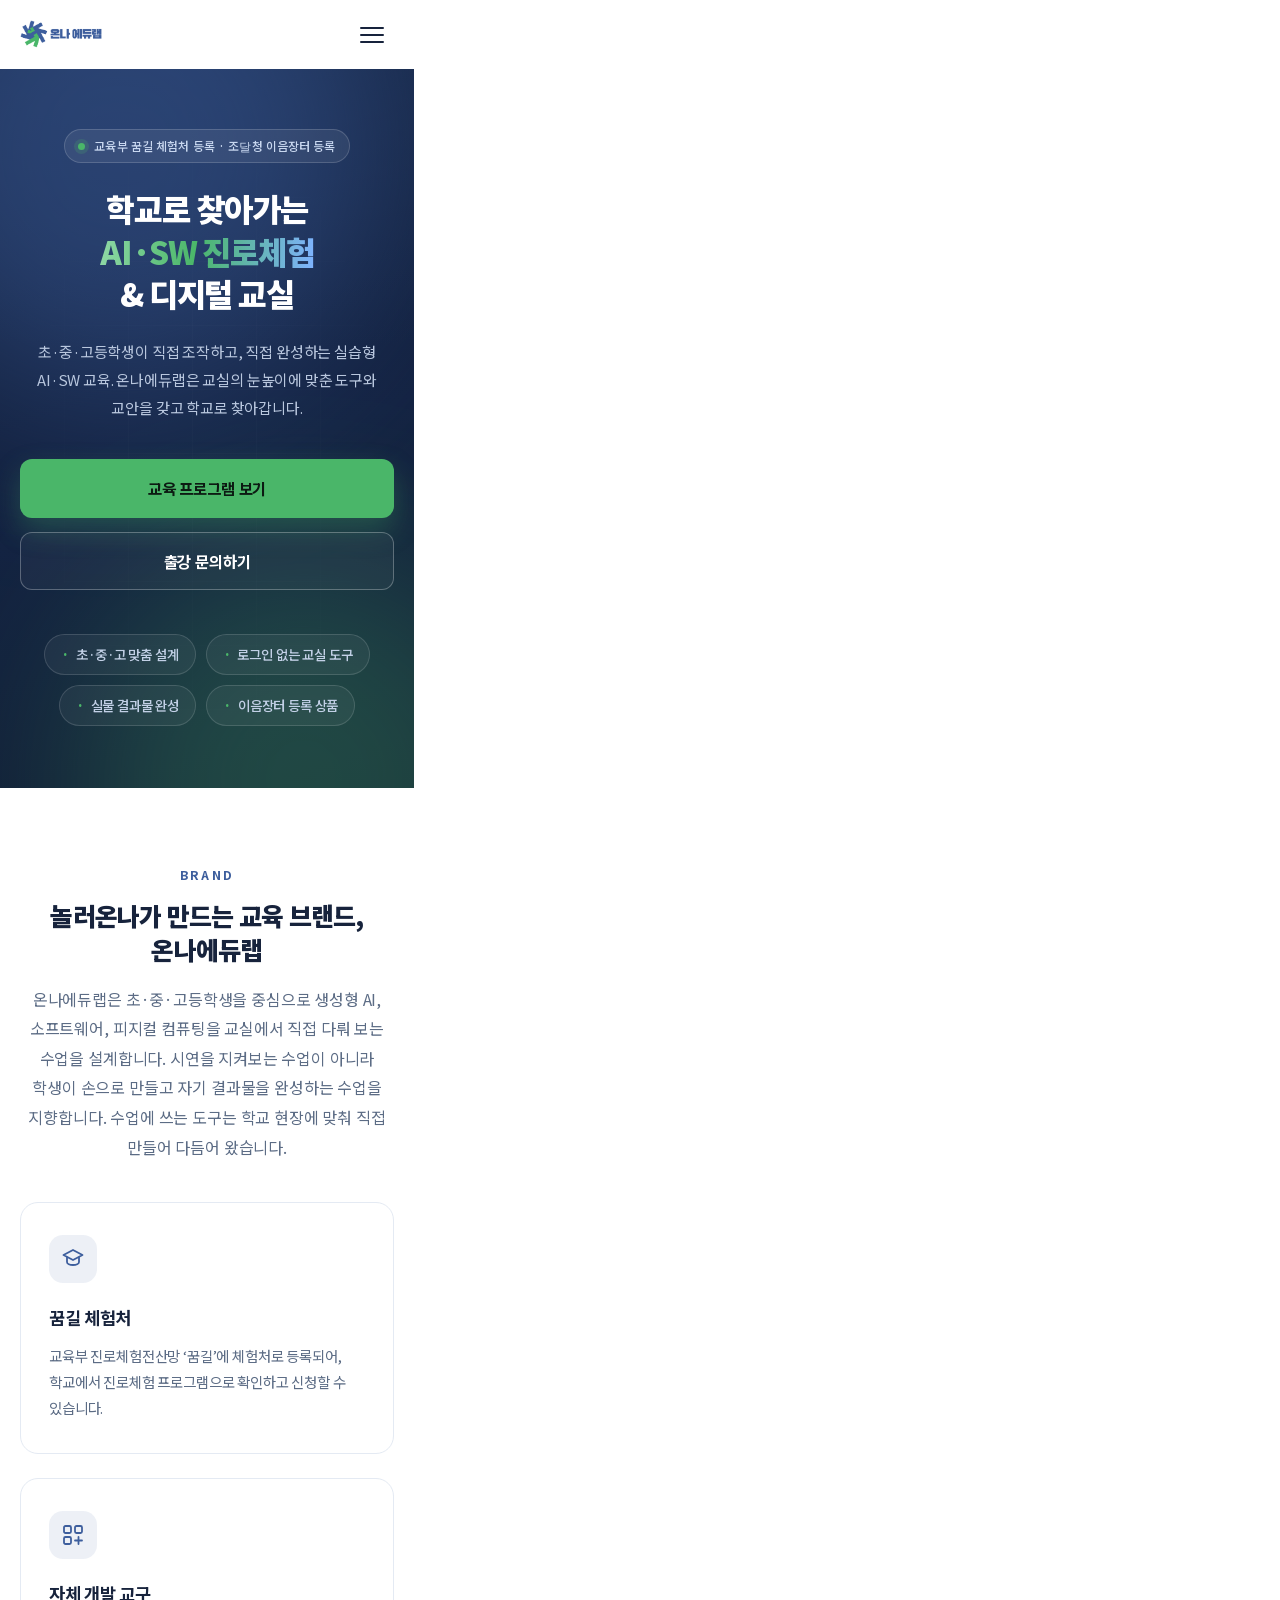
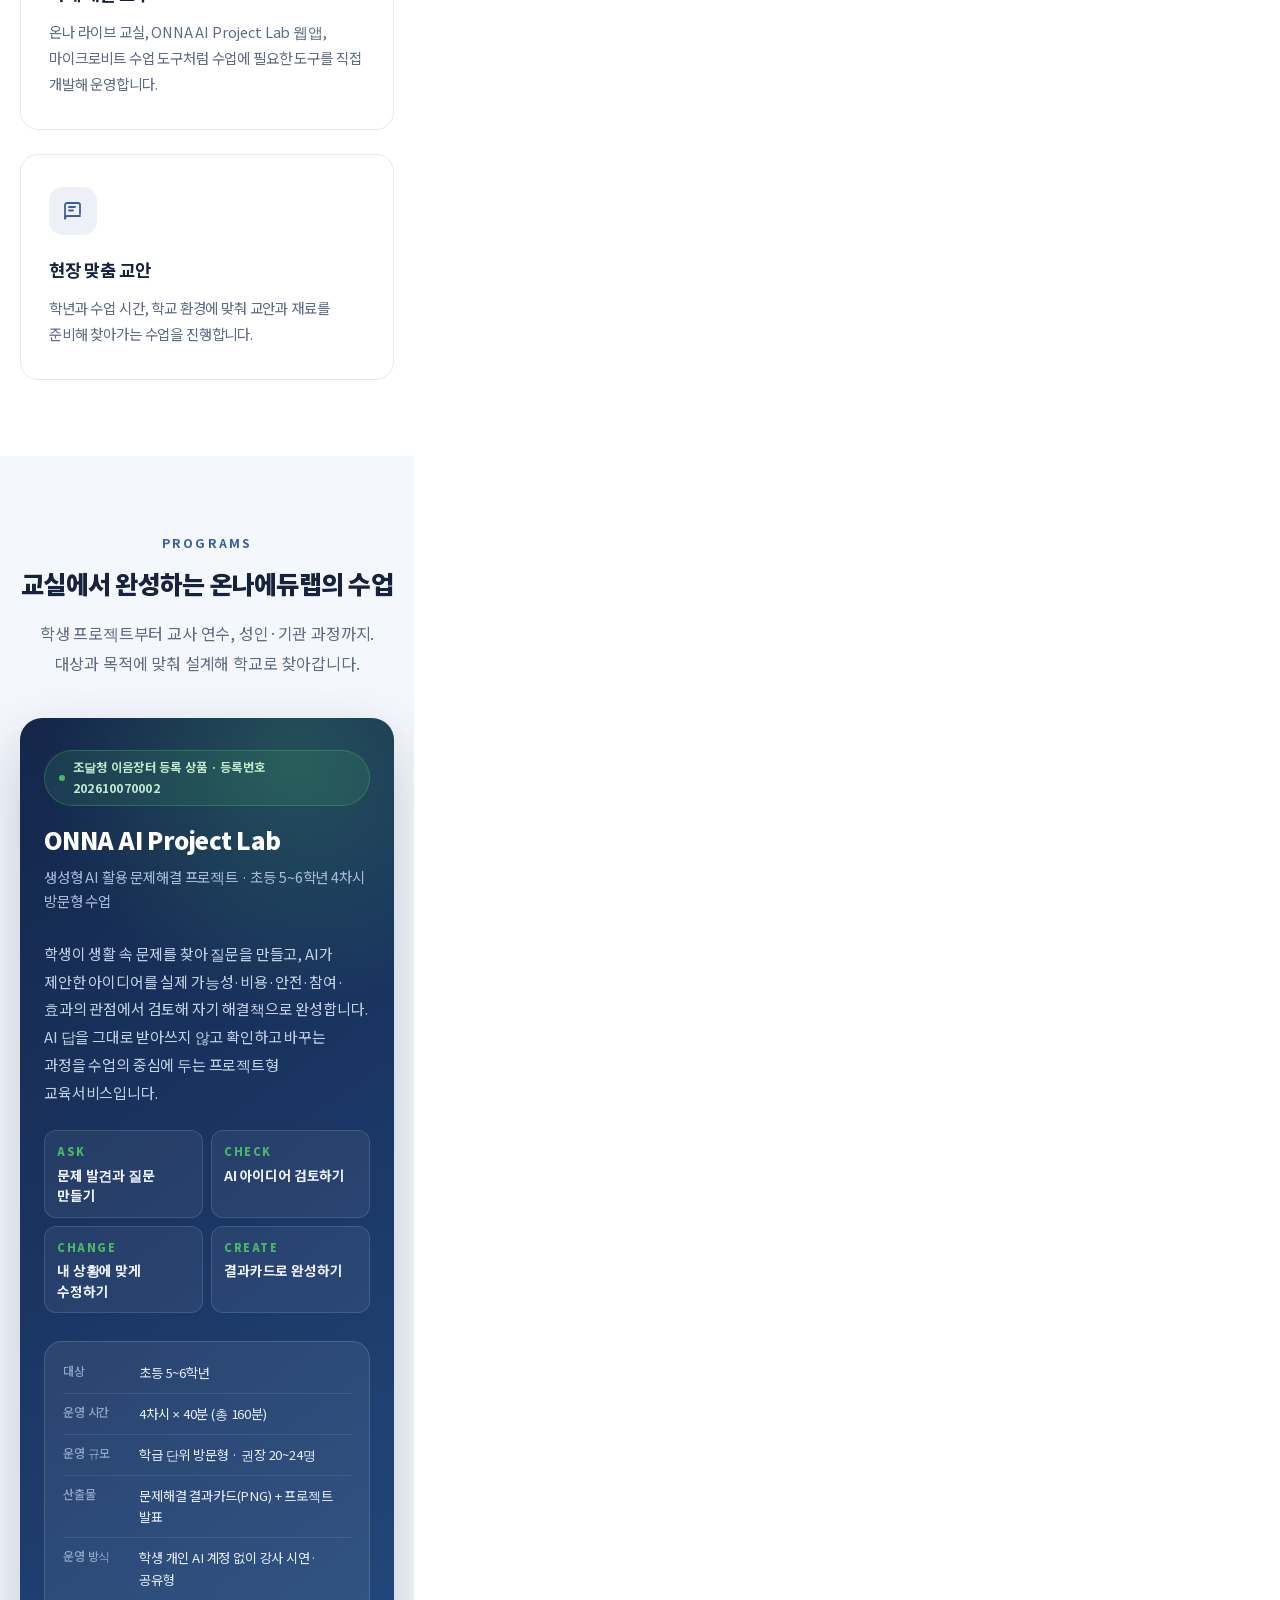
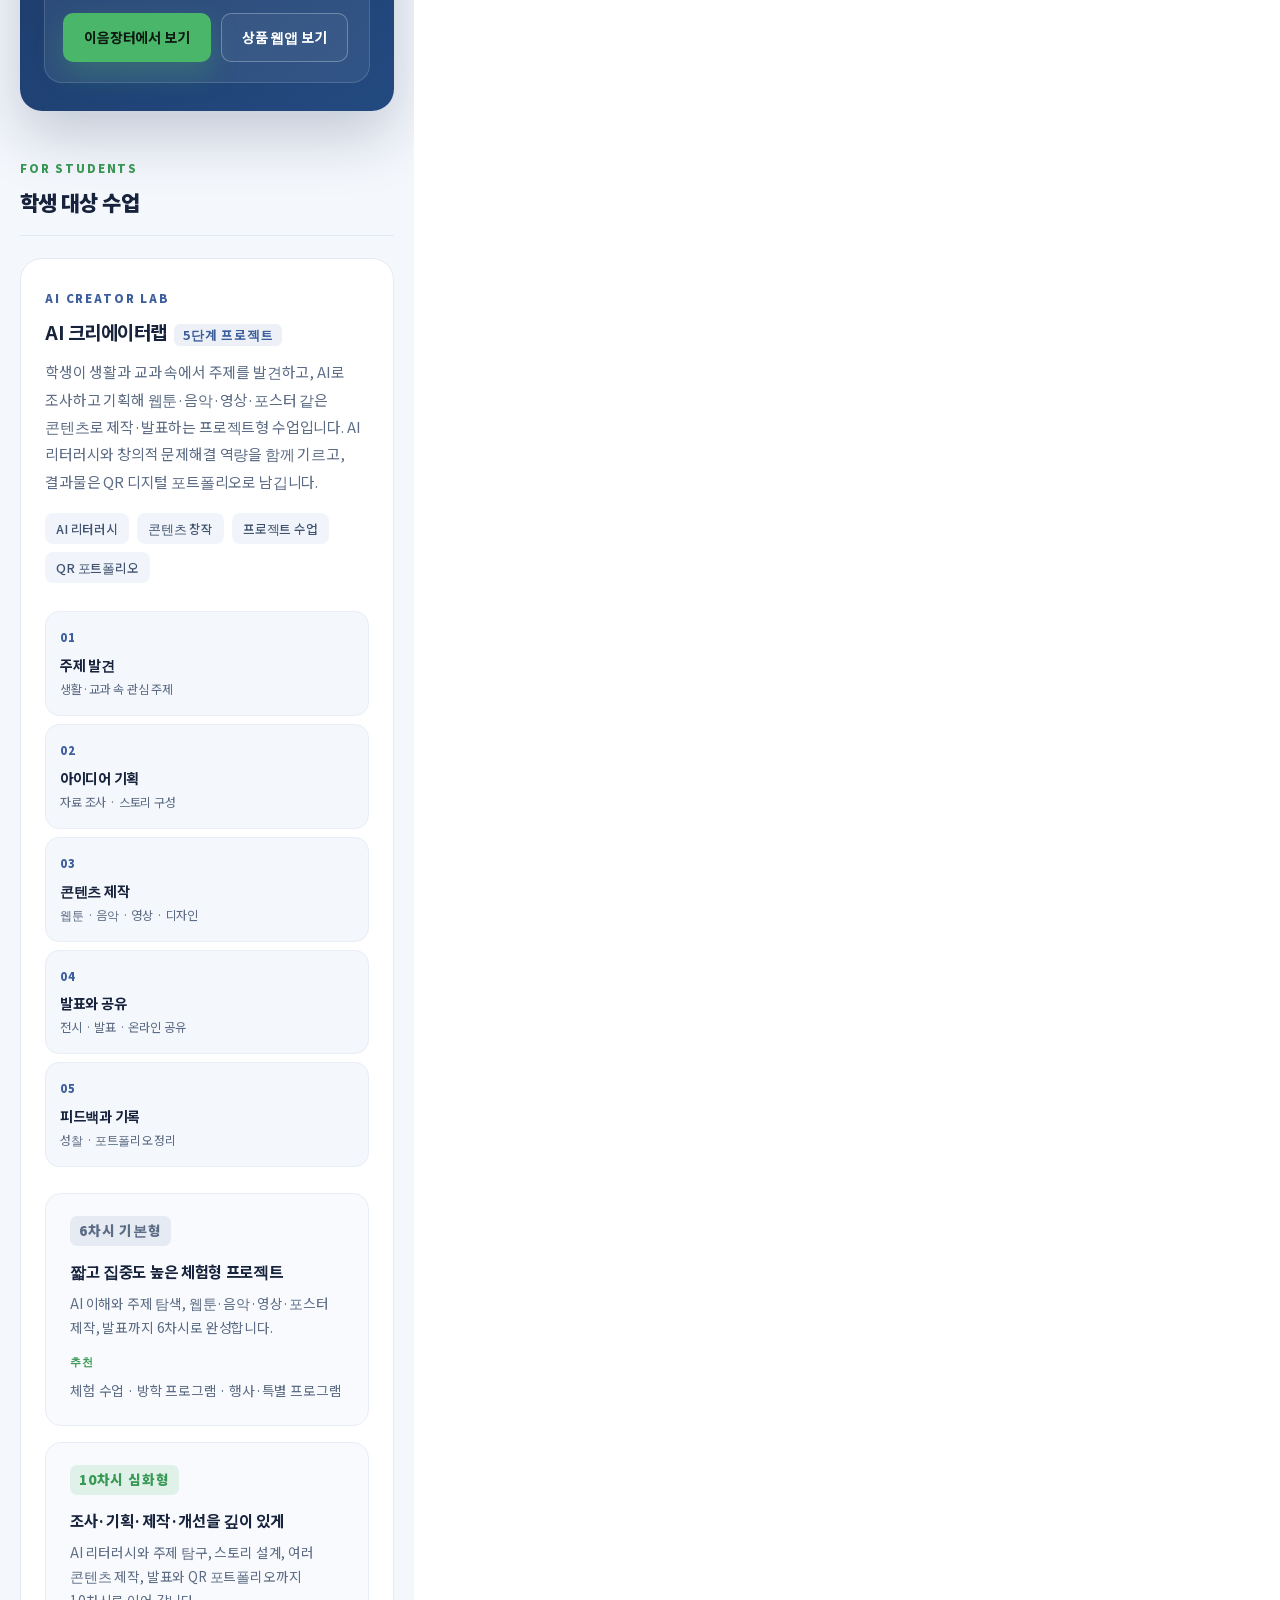
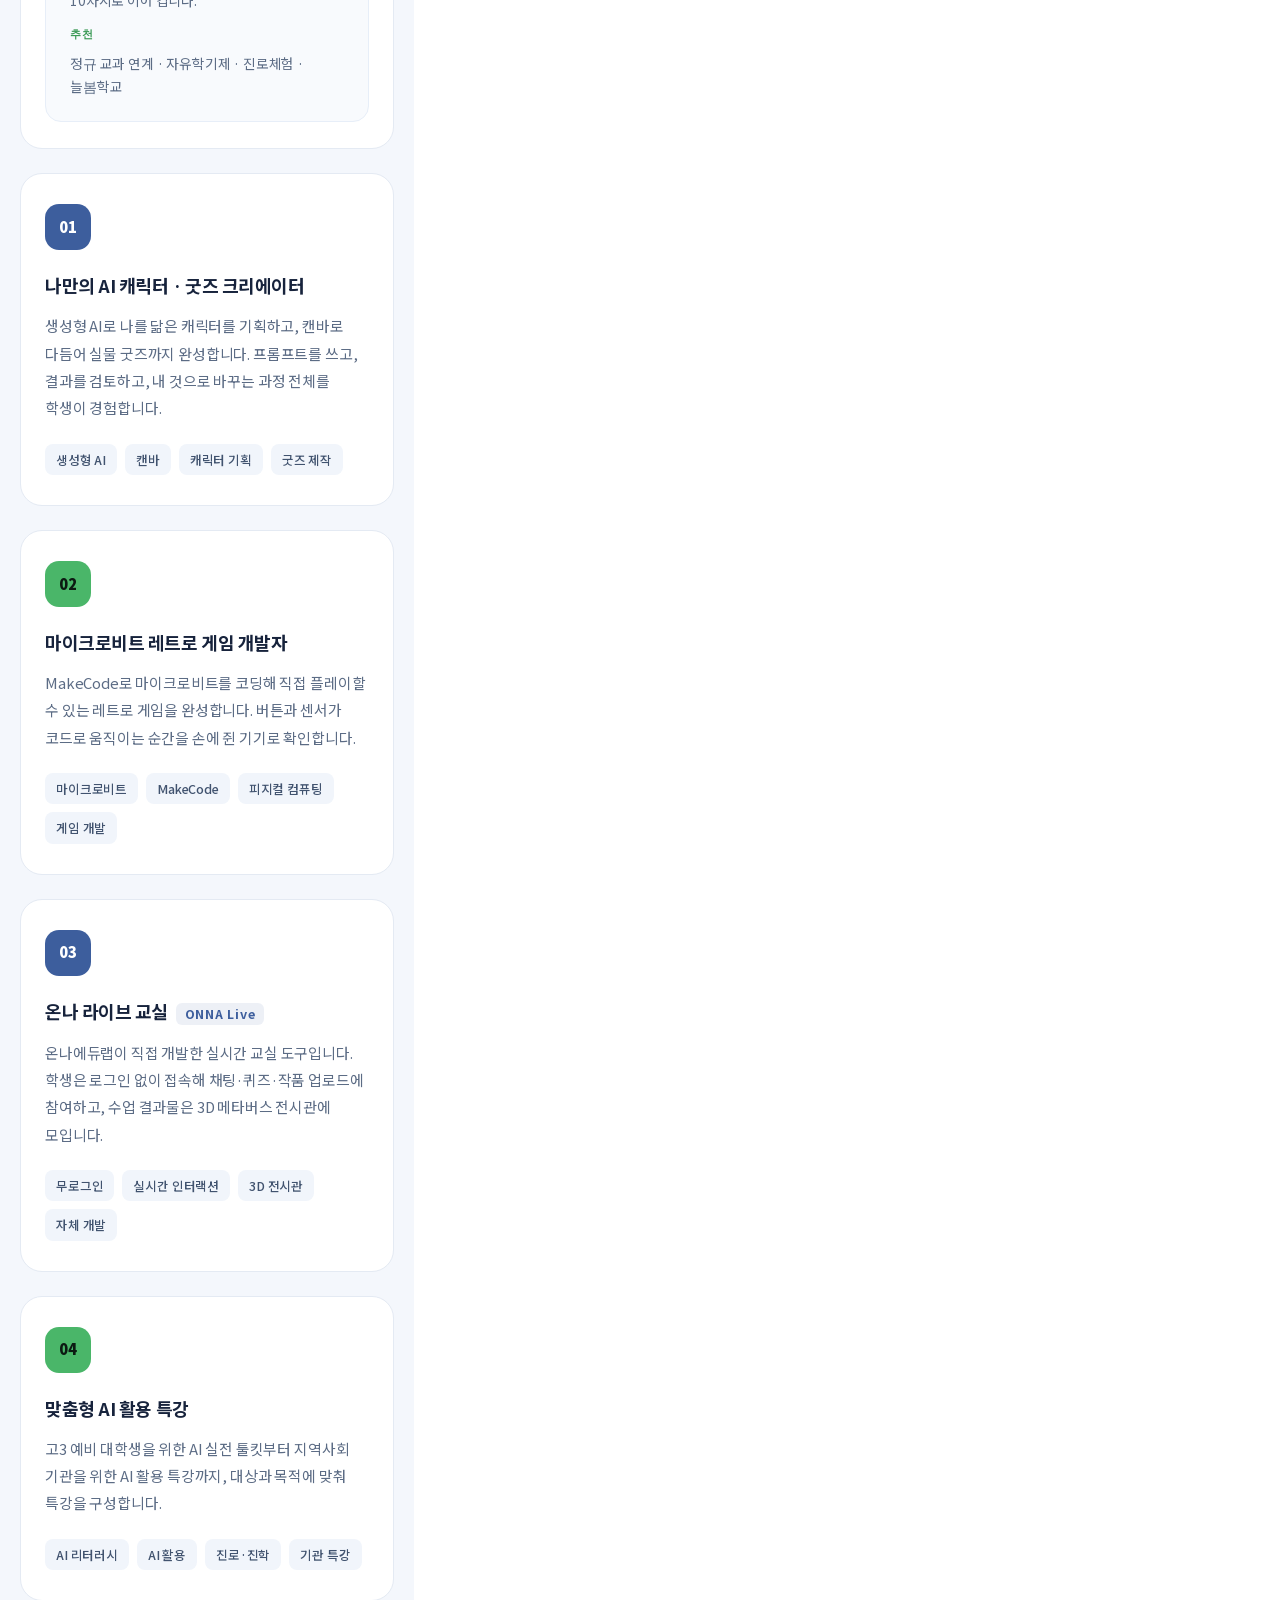
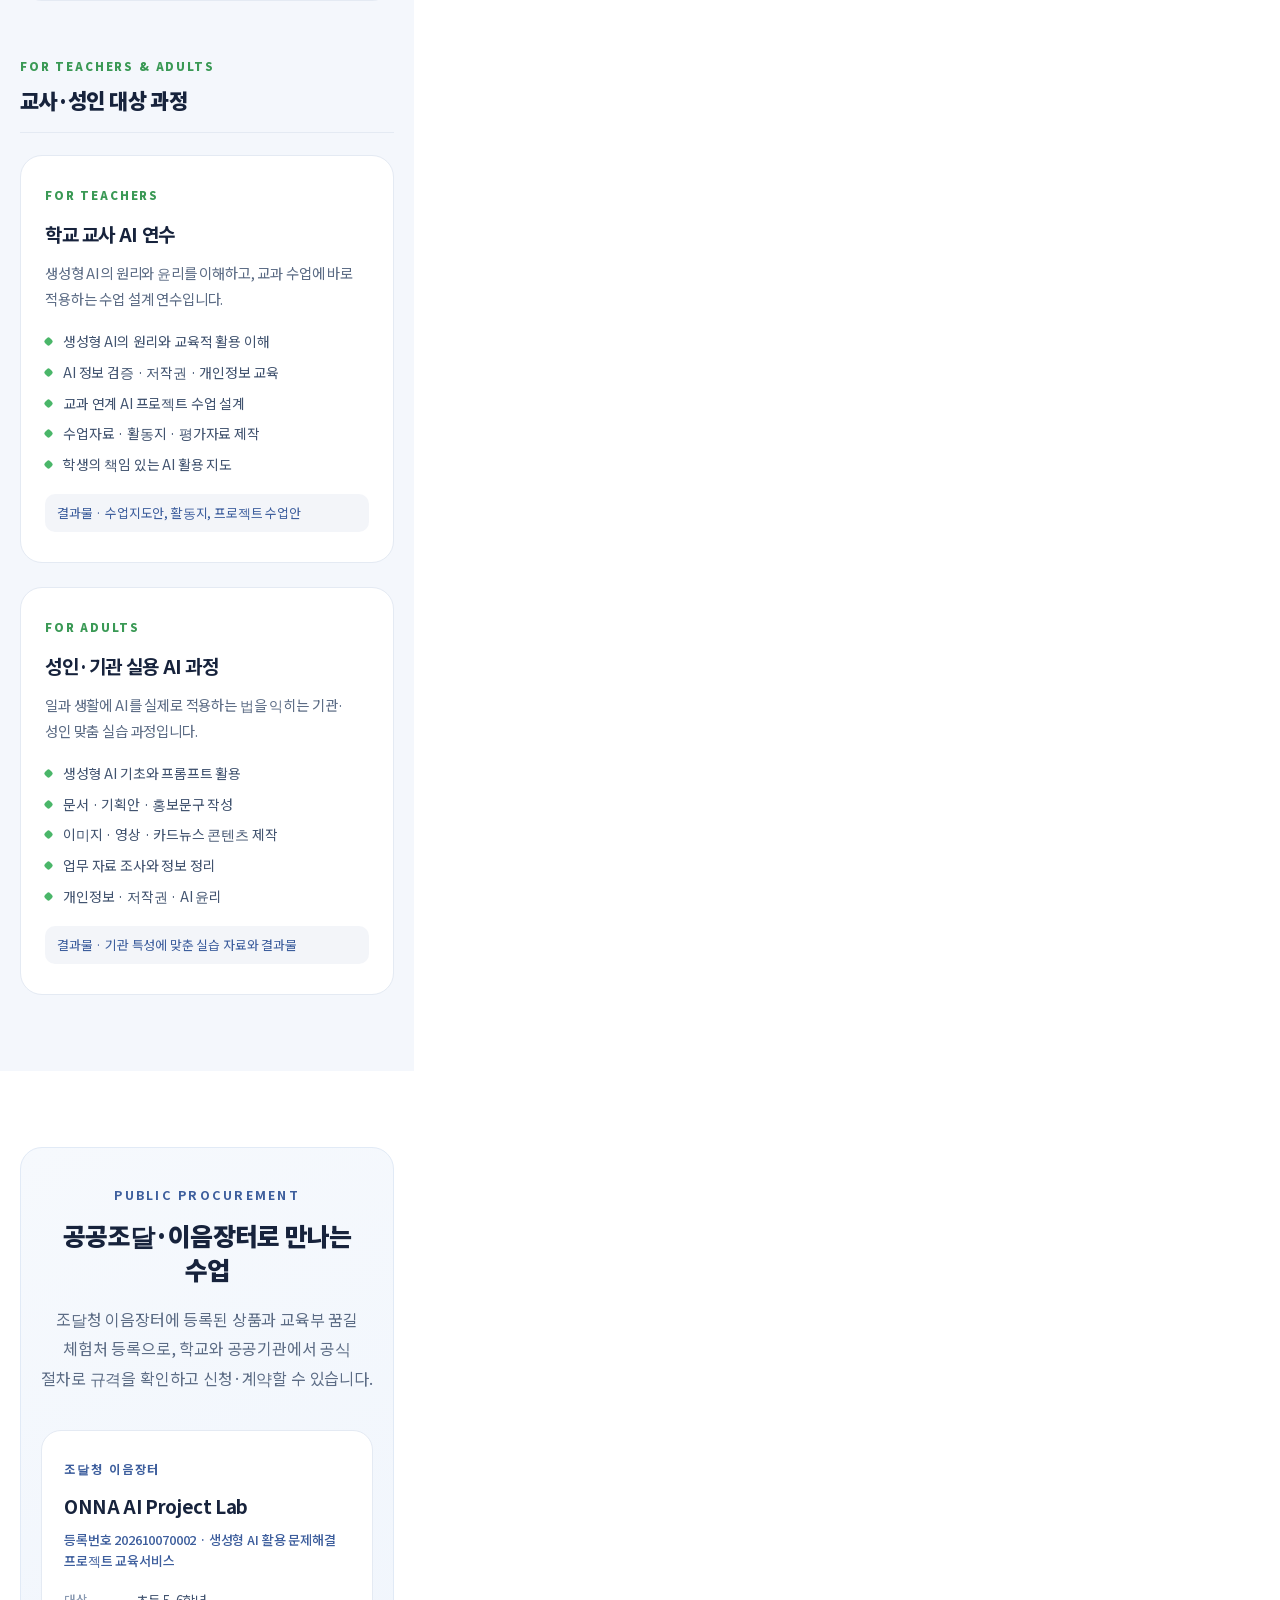
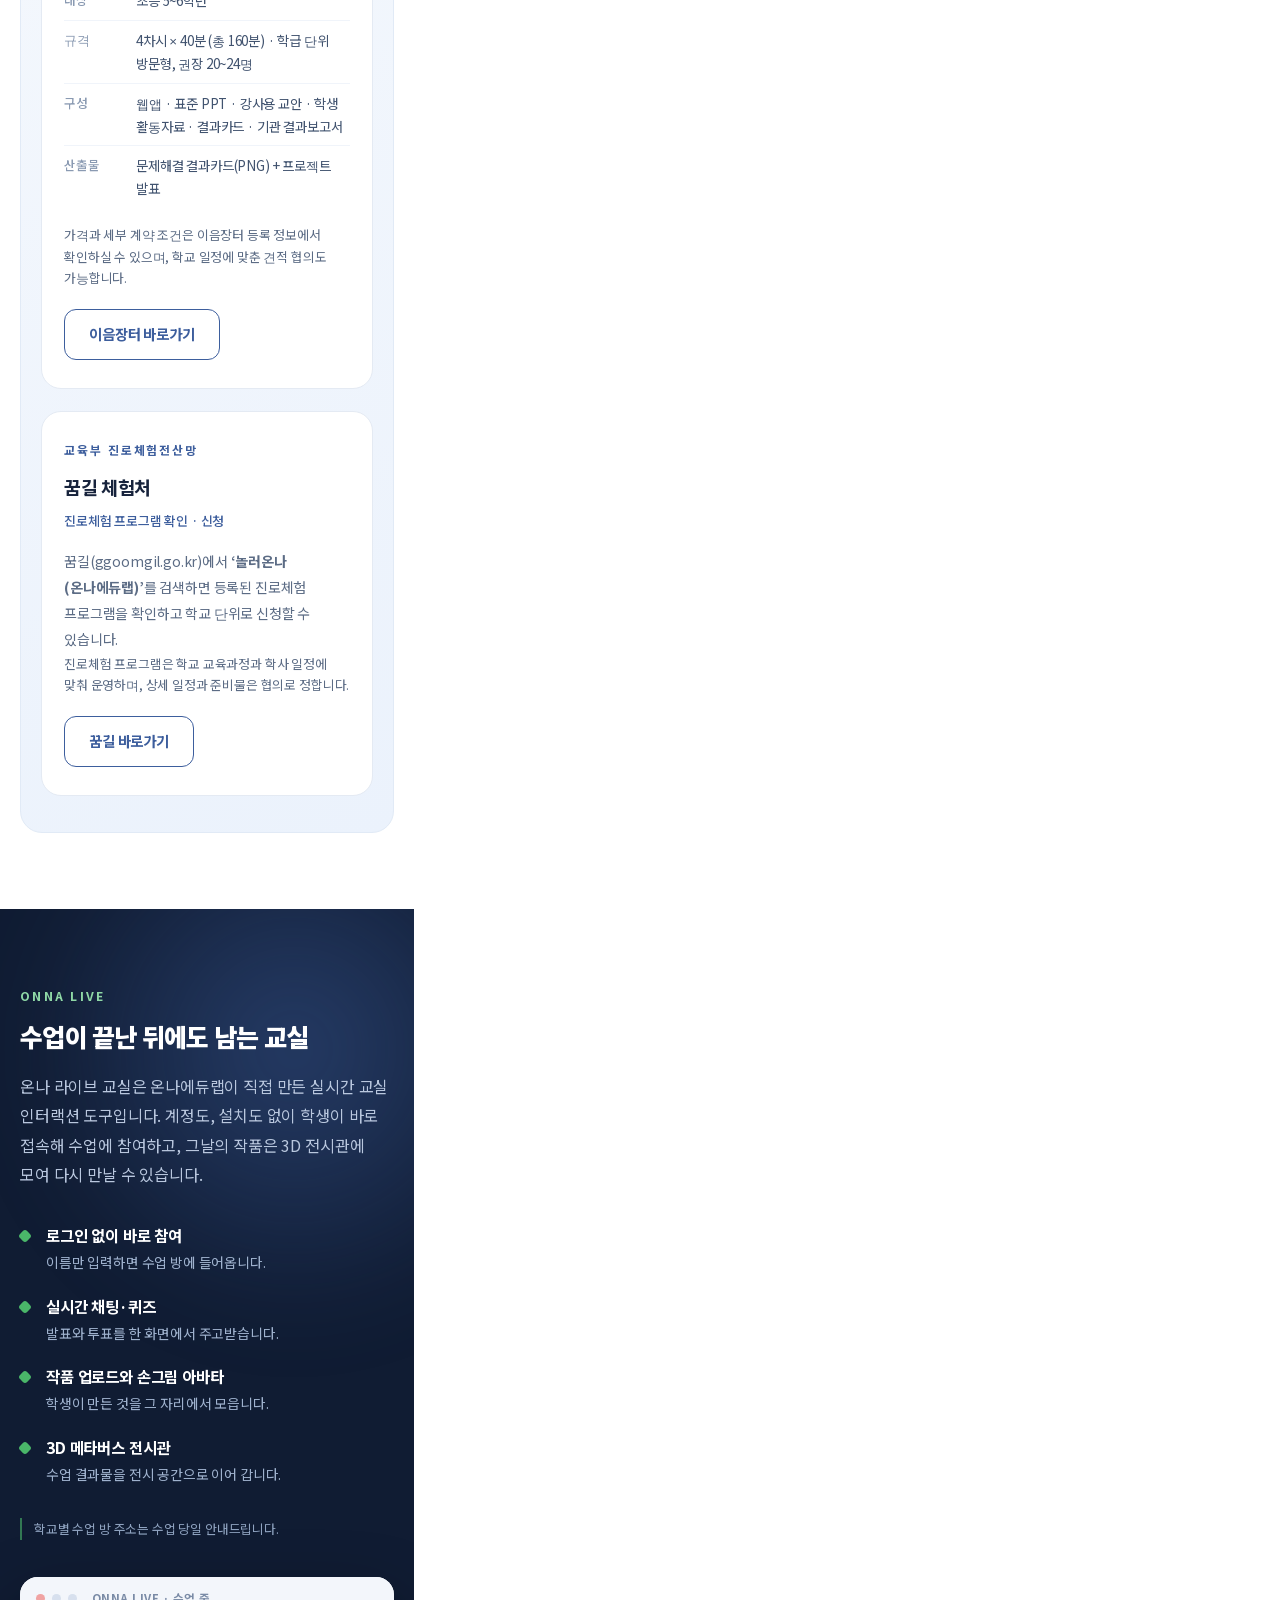
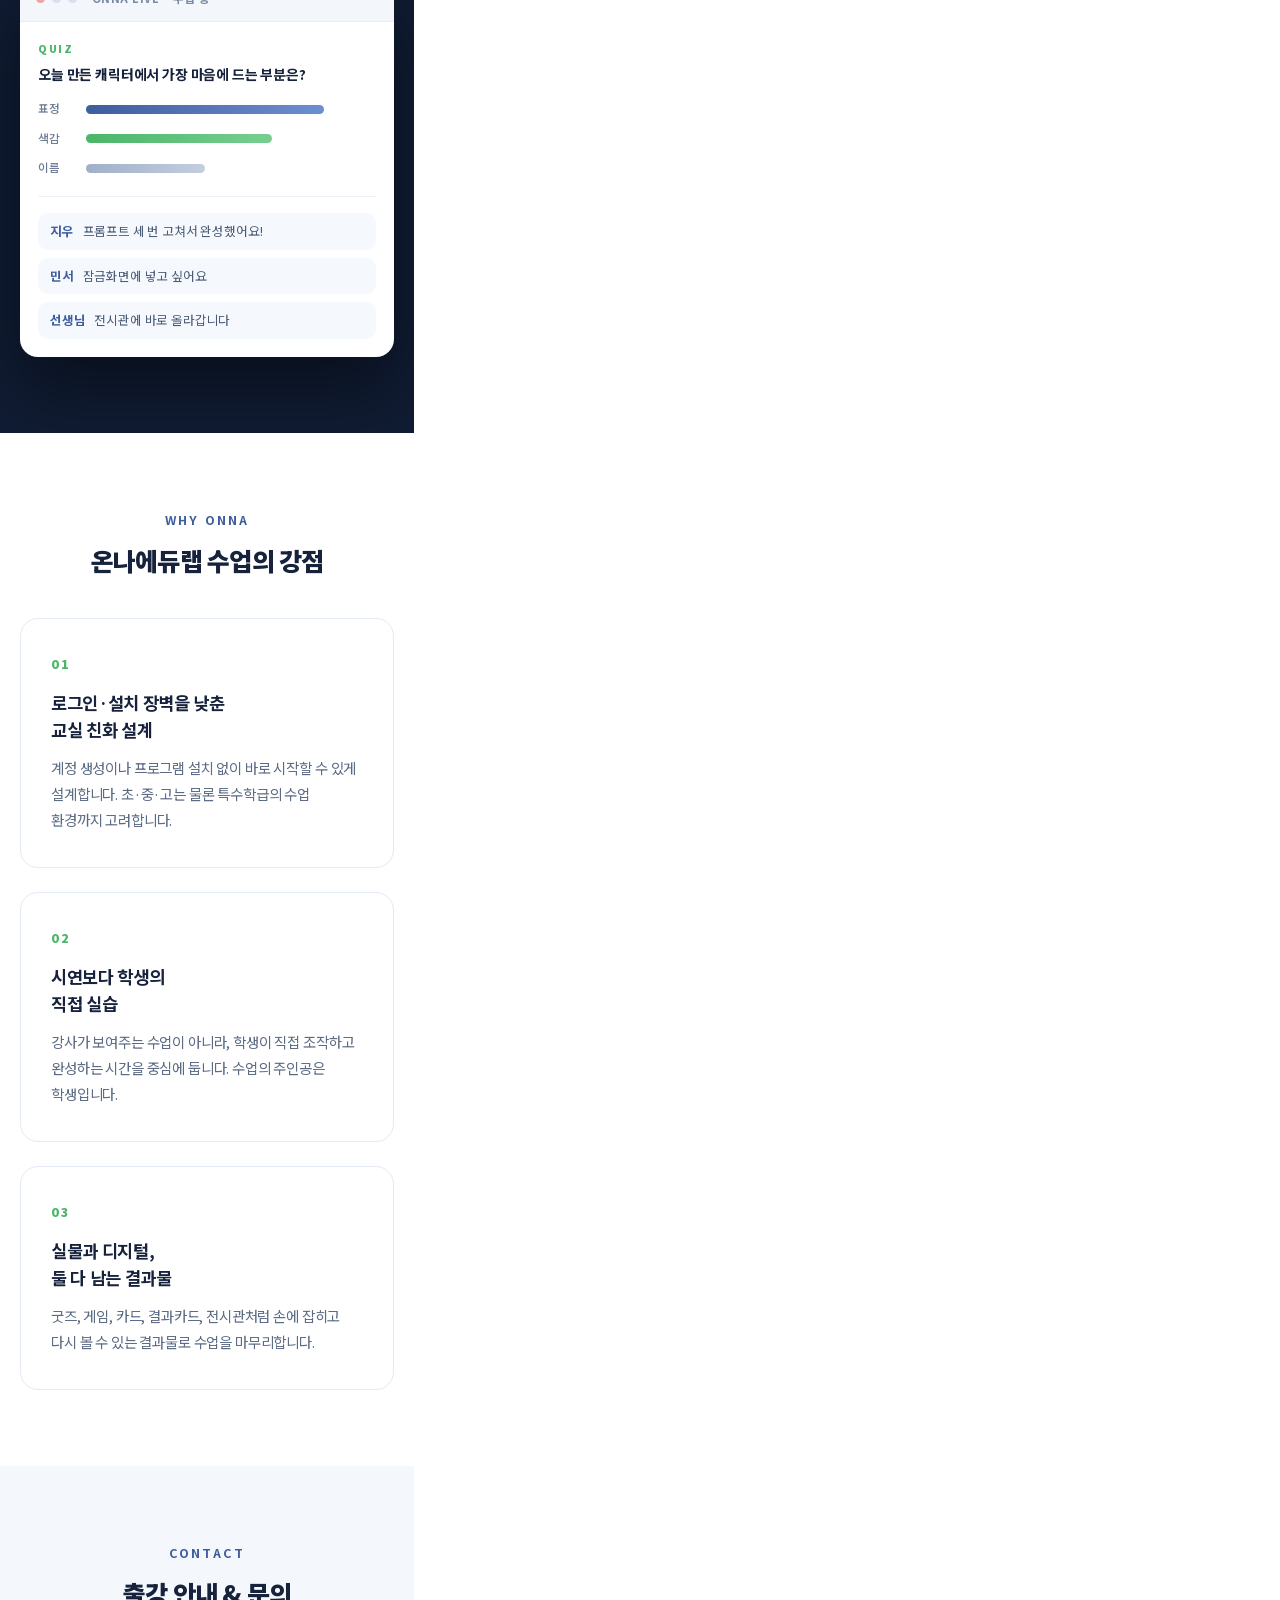
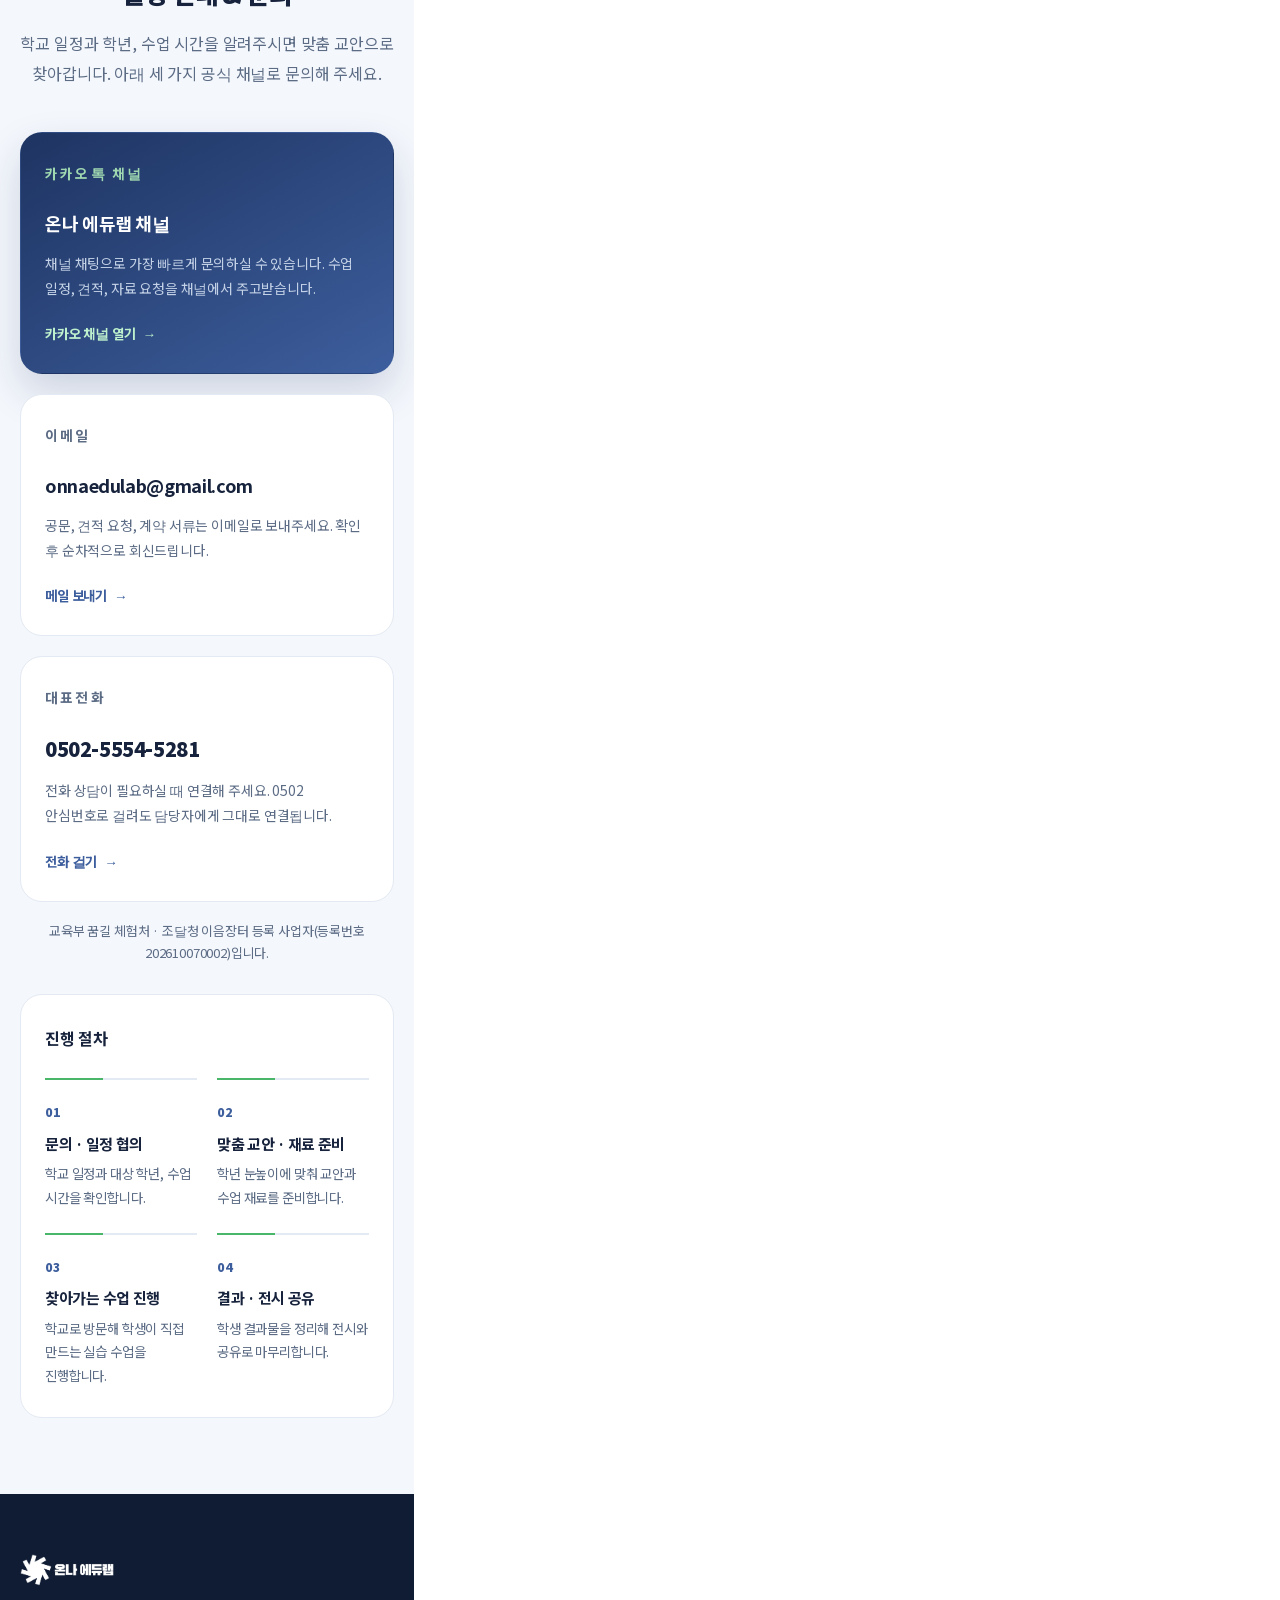
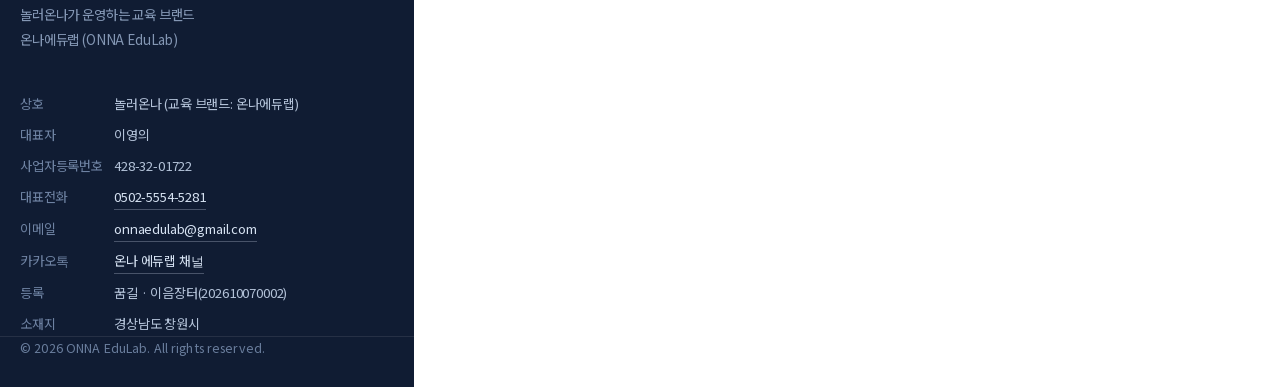
==== mobile-preview.html @ 83d19026 "프로그램 태그 배치·구간 여백·조달 카드 정렬 보정, 모바일 확인용 임시 페이지 추가" ====
<!DOCTYPE html>
<html lang="ko">
<head>
<meta charset="UTF-8">
<meta name="robots" content="noindex, nofollow">
<title>모바일 화면 확인용 (임시)</title>
<style>
  html{scroll-behavior:auto;}
  body{margin:0;background:#fff;}
  iframe{display:block;border:0;width:414px;height:900px;}
</style>
</head>
<body>
<iframe id="vp" src="./index.html" title="모바일 미리보기"></iframe>
<script>
(function () {
  var f = document.getElementById('vp');
  function fit() {
    try {
      var d = f.contentDocument;
      if (!d) return;
      d.querySelectorAll('.reveal').forEach(function (el) { el.classList.add('is-visible'); });
      var h = Math.max(d.documentElement.scrollHeight, d.body.scrollHeight);
      f.style.height = h + 'px';
    } catch (e) {}
  }
  f.addEventListener('load', function () { fit(); setTimeout(fit, 500); setTimeout(fit, 1500); });
})();
</script>
</body>
</html>
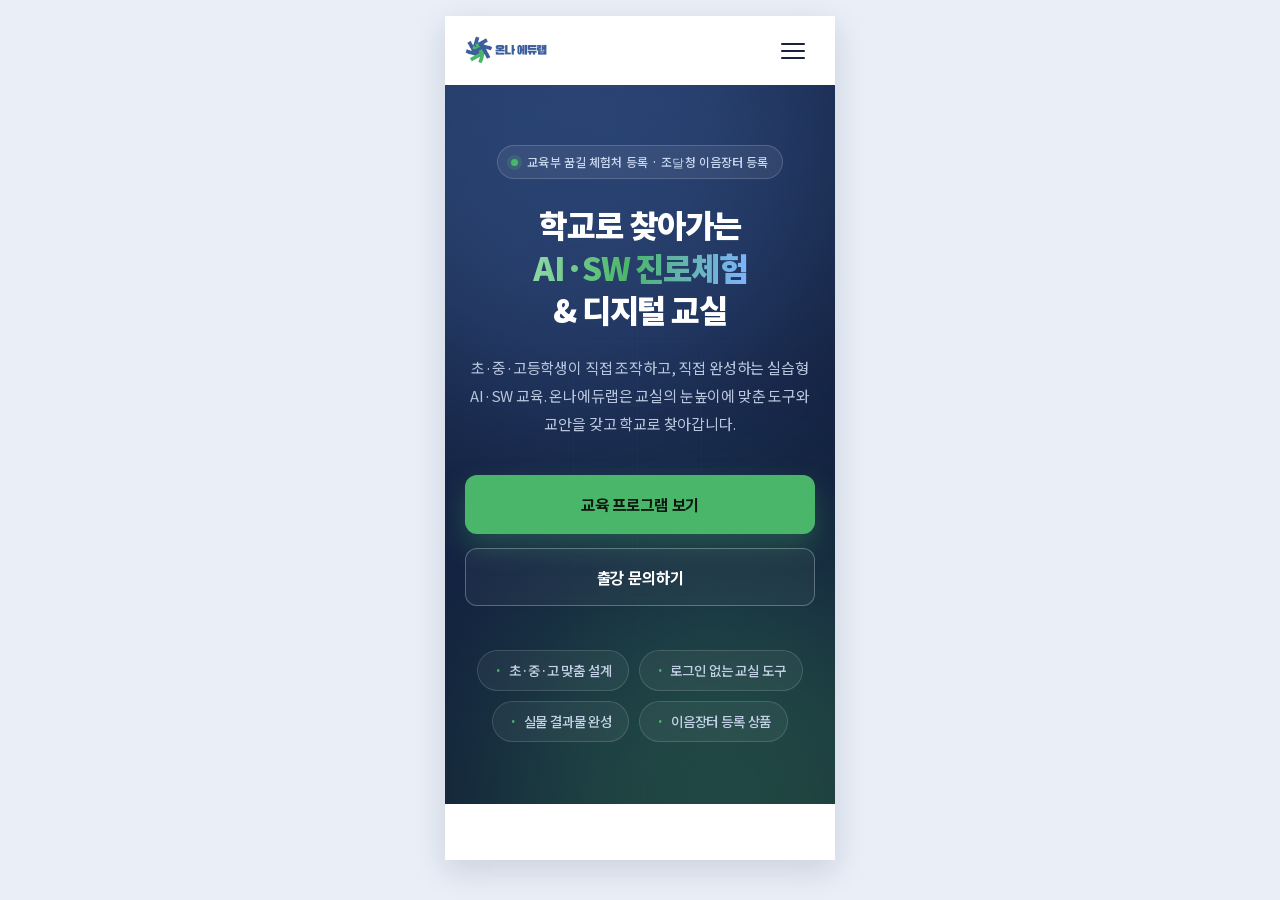
==== commit 1c489e1b: "임시 모바일 확인 페이지(검수 후 삭제)" ====
--- a/mobile-preview.html
+++ b/mobile-preview.html
@@ -2,30 +2,16 @@
 <html lang="ko">
 <head>
 <meta charset="UTF-8">
-<meta name="robots" content="noindex, nofollow">
-<title>모바일 화면 확인용 (임시)</title>
+<meta name="viewport" content="width=device-width, initial-scale=1.0">
+<meta name="robots" content="noindex,nofollow">
+<title>mobile preview</title>
 <style>
-  html{scroll-behavior:auto;}
-  body{margin:0;background:#fff;}
-  iframe{display:block;border:0;width:414px;height:900px;}
+  html,body{margin:0;background:#e9eef7;font-family:sans-serif;}
+  body{display:flex;justify-content:center;padding:16px 0 40px;}
+  iframe{width:390px;height:844px;border:0;background:#fff;box-shadow:0 10px 30px rgba(20,35,60,.14);}
 </style>
 </head>
 <body>
-<iframe id="vp" src="./index.html" title="모바일 미리보기"></iframe>
-<script>
-(function () {
-  var f = document.getElementById('vp');
-  function fit() {
-    try {
-      var d = f.contentDocument;
-      if (!d) return;
-      d.querySelectorAll('.reveal').forEach(function (el) { el.classList.add('is-visible'); });
-      var h = Math.max(d.documentElement.scrollHeight, d.body.scrollHeight);
-      f.style.height = h + 'px';
-    } catch (e) {}
-  }
-  f.addEventListener('load', function () { fit(); setTimeout(fit, 500); setTimeout(fit, 1500); });
-})();
-</script>
+<iframe id="pv" src="/?pv=1" title="mobile preview"></iframe>
 </body>
 </html>
